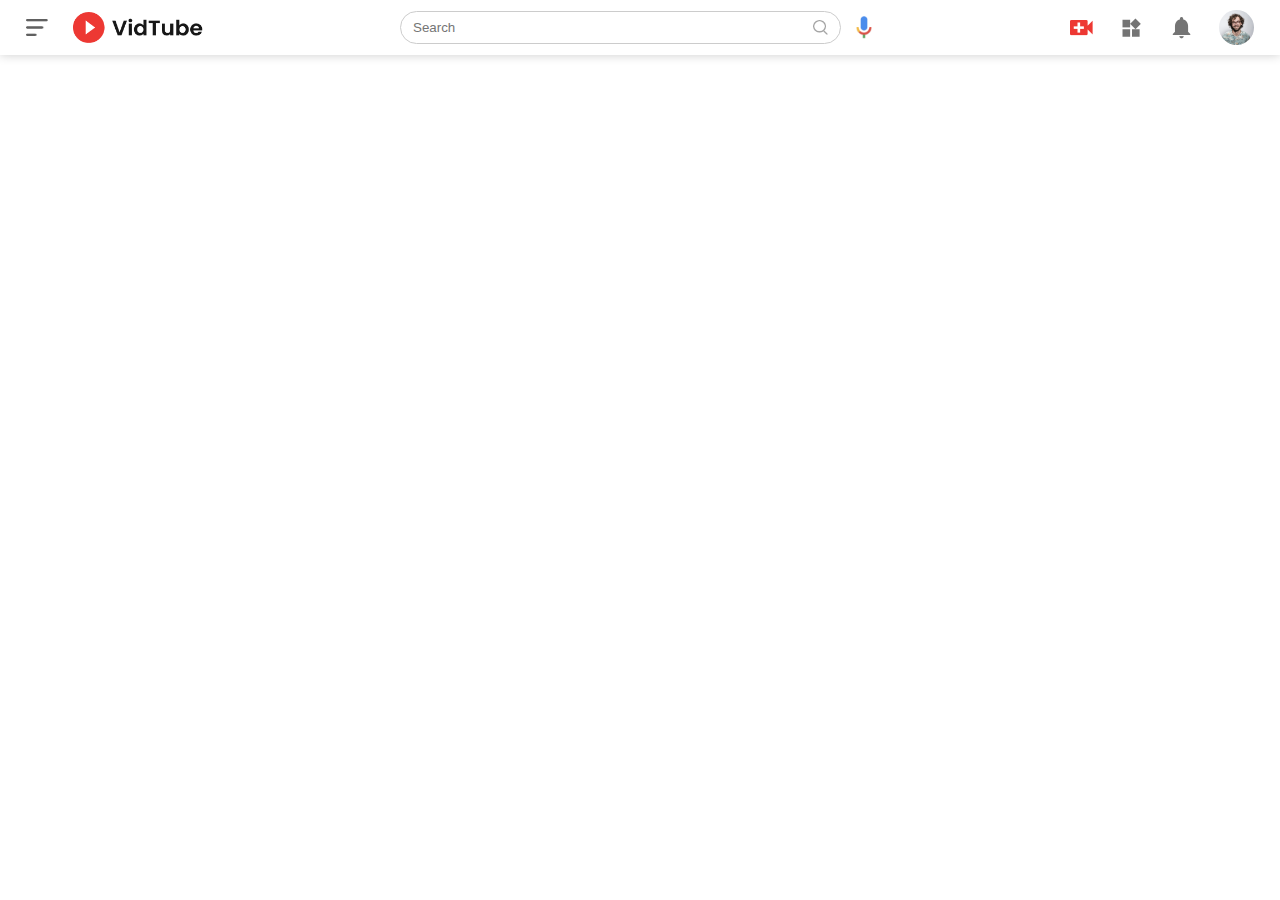
==== index.html @ de494f53 "navbar created" ====
<!DOCTYPE html>
<html lang="en">
  <head>
    <meta charset="UTF-8" />
    <meta name="viewport" content="width=device-width, initial-scale=1.0" />
    <title>MyTube</title>
    <link rel="stylesheet" href="./style.css" />
  </head>
  <body>
    <nav class="flex-div">
      <div class="nav-left flex-div">
        <img src="images/menu.png" alt="" class="menu-icon" />
        <img src="images/logo.png" alt="" class="logo" />
      </div>
      <div class="nav-middle flex-div">
        <div class="search-box flex-div">
          <input type="text" placeholder="Search" />
          <img src="./images/search.png" alt="" />
        </div>
        <img src="./images/voice-search.png" alt="" class="mic-icon" />
      </div>
      <div class="nav-right flex-div">
        <img src="images/upload.png" alt="" />
        <img src="images/more.png" alt="" />
        <img src="images/notification.png" alt="" />
        <img src="images/Jack.png" alt="" class="user-icon" />
      </div>
    </nav>
  </body>
</html>
---- style.css ----
* {
  margin: 0;
  padding: 0;
  font-style: "poppins", sans-serif;
  box-sizing: border-box;
}

a {
  text-decoration: none;
  color: #5a5a5a;
}

img {
  cursor: pointer;
}
.flex-div {
  display: flex;
  align-items: center;
}
nav {
  padding: 10px 2%;
  justify-content: space-between;
  box-shadow: 0 0 010px rgba(0, 0, 0, 0.2);
  color: #fff;
  position: static;
  top: 0;
  z-index: 10;
}
.nav-right img {
  width: 25px;
  margin-right: 25px;
}
.nav-right .user-icon {
  width: 35px;
  border-radius: 50%;
  margin-right: 0;
}
.nav-left .menu-icon {
  width: 22px;
  margin-right: 25px;
}
.nav-left .logo {
  width: 130px;
}
.nav-middle .mic-icon {
  width: 16px;
}
.nav-middle .search-box {
  border: 1px solid #ccc;
  margin-right: 15px;
  padding: 8px 12px;
  border-radius: 25px;
}
.nav-middle .search-box input {
  width: 400px;
  border: 0;
  outline: 0;
  background: transparent;
}
.nav-middle .search-box img{
    width: 15px;
}
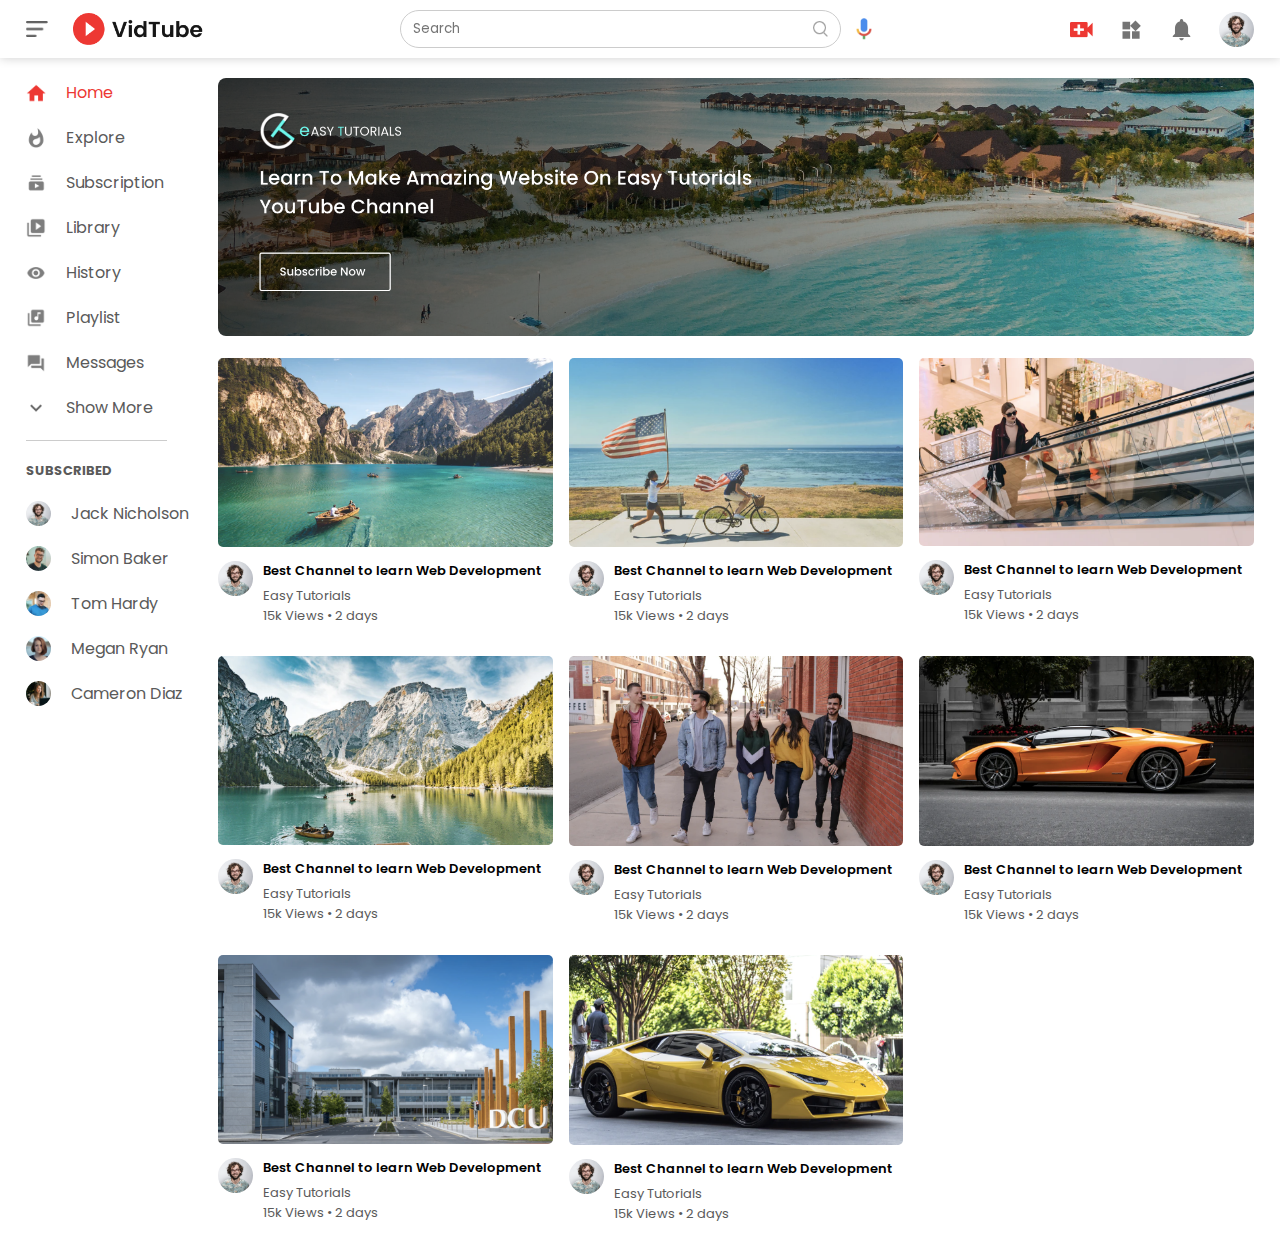
==== commit e0ccc528: "drhgd" ====
--- a/index.html
+++ b/index.html
@@ -26,5 +26,174 @@
         <img src="images/Jack.png" alt="" class="user-icon" />
       </div>
     </nav>
+
+    <!-- ---------------------------- Sidebar --------------------------- -->
+    <div class="sidebar">
+      <div class="shortcut-links">
+        <a href=""
+          ><img src="./images/home.png" alt="" />
+          <p>Home</p></a
+        >
+        <a href=""
+          ><img src="./images/explore.png" alt="" />
+          <p>Explore</p></a
+        >
+        <a href=""
+          ><img src="./images/subscriprion.png " alt="" />
+          <p>Subscription</p></a
+        >
+        <a href=""
+          ><img src="./images/library.png" alt="" />
+          <p>Library</p></a
+        >
+        <a href=""
+          ><img src="./images/history.png" alt="" />
+          <p>History</p></a
+        >
+        <a href=""
+          ><img src="./images/playlist.png" alt="" />
+          <p>Playlist</p></a
+        >
+        <a href=""
+          ><img src="./images/messages.png" alt="" />
+          <p>Messages</p></a
+        >
+        <a href=""
+          ><img src="./images/show-more.png" alt="" />
+          <p>Show More</p></a
+        >
+        <hr />
+      </div>
+      <div class="subscribed-list">
+        <h3>SUBSCRIBED</h3>
+        <a href=""
+          ><img src="./images/Jack.png" alt="" />
+          <p>Jack Nicholson</p></a
+        >
+        <a href=""
+          ><img src="./images/simon.png" alt="" />
+          <p>Simon Baker</p></a
+        >
+        <a href=""
+          ><img src="./images/tom.png" alt="" />
+          <p>Tom Hardy</p></a
+        >
+        <a href=""
+          ><img src="./images/megan.png" alt="" />
+          <p>Megan Ryan</p></a
+        >
+        <a href=""
+          ><img src="./images/cameron.png" alt="" />
+          <p>Cameron Diaz</p></a
+        >
+      </div>
+    </div>
+
+    <!-- ------------------------------ main ---------------------------- -->
+    <div class="container">
+      <div class="banner">
+        <img src="images/banner.png" alt="" />
+      </div>
+      <div class="list-container">
+        
+        <div class="vid-list">
+          <a href="./playvideo.html"><img src="images/thumbnail1.png" alt="" class="thumbnail" /></a>
+          <div class="flex-div">
+            <img src="images/Jack.png" alt="" />
+            <div class="vid-info">
+              <a href="./playvideo.html">Best Channel to learn Web Development</a>
+              <p>Easy Tutorials</p>
+              <p>15k Views &bull; 2 days</p>
+            </div>
+          </div>
+        </div>
+
+        <div class="vid-list">
+          <a href=""><img src="images/thumbnail2.png" alt="" class="thumbnail" /></a>
+          <div class="flex-div">
+            <img src="images/Jack.png" alt="" />
+            <div class="vid-info">
+              <a href="">Best Channel to learn Web Development</a>
+              <p>Easy Tutorials</p>
+              <p>15k Views &bull; 2 days</p>
+            </div>
+          </div>
+        </div>
+        
+        <div class="vid-list">
+          <a href=""><img src="images/thumbnail3.png" alt="" class="thumbnail" /></a>
+          <div class="flex-div">
+            <img src="images/Jack.png" alt="" />
+            <div class="vid-info">
+              <a href="">Best Channel to learn Web Development</a>
+              <p>Easy Tutorials</p>
+              <p>15k Views &bull; 2 days</p>
+            </div>
+          </div>
+        </div>
+        
+        <div class="vid-list">
+          <a href=""><img src="images/thumbnail4.png" alt="" class="thumbnail" /></a>
+          <div class="flex-div">
+            <img src="images/Jack.png" alt="" />
+            <div class="vid-info">
+              <a href="">Best Channel to learn Web Development</a>
+              <p>Easy Tutorials</p>
+              <p>15k Views &bull; 2 days</p>
+            </div>
+          </div>
+        </div>
+        
+        <div class="vid-list">
+          <a href=""><img src="images/thumbnail5.png" alt="" class="thumbnail" /></a>
+          <div class="flex-div">
+            <img src="images/Jack.png" alt="" />
+            <div class="vid-info">
+              <a href="">Best Channel to learn Web Development</a>
+              <p>Easy Tutorials</p>
+              <p>15k Views &bull; 2 days</p>
+            </div>
+          </div>
+        </div>
+        
+        <div class="vid-list">
+          <a href=""><img src="images/thumbnail6.png" alt="" class="thumbnail" /></a>
+          <div class="flex-div">
+            <img src="images/Jack.png" alt="" />
+            <div class="vid-info">
+              <a href="">Best Channel to learn Web Development</a>
+              <p>Easy Tutorials</p>
+              <p>15k Views &bull; 2 days</p>
+            </div>
+          </div>
+        </div>
+
+        <div class="vid-list">
+          <a href=""><img src="images/thumbnail7.png" alt="" class="thumbnail" /></a>
+          <div class="flex-div">
+            <img src="images/Jack.png" alt="" />
+            <div class="vid-info">
+              <a href="">Best Channel to learn Web Development</a>
+              <p>Easy Tutorials</p>
+              <p>15k Views &bull; 2 days</p>
+            </div>
+          </div>
+        </div>
+        
+        <div class="vid-list">
+          <a href=""><img src="images/thumbnail8.png" alt="" class="thumbnail" /></a>
+          <div class="flex-div">
+            <img src="images/Jack.png" alt="" />
+            <div class="vid-info">
+              <a href="">Best Channel to learn Web Development</a>
+              <p>Easy Tutorials</p>
+              <p>15k Views &bull; 2 days</p>
+            </div>
+          </div>
+        </div>
+      </div>
+    </div>
+
+    <script src="./script.js"></script>
   </body>
 </html>
--- a/style.css
+++ b/style.css
@@ -1,7 +1,8 @@
+@import url("https://fonts.googleapis.com/css2?family=Poppins:wght@100;200;300;400;500;600&display=swap");
 * {
   margin: 0;
   padding: 0;
-  font-style: "poppins", sans-serif;
+  font-family: "Poppins", sans-serif;
   box-sizing: border-box;
 }
 
@@ -22,7 +23,7 @@
   justify-content: space-between;
   box-shadow: 0 0 010px rgba(0, 0, 0, 0.2);
   color: #fff;
-  position: static;
+  position: sticky;
   top: 0;
   z-index: 10;
 }
@@ -57,7 +58,177 @@
   outline: 0;
   background: transparent;
 }
-.nav-middle .search-box img{
-    width: 15px;
-}
-
+.nav-middle .search-box img {
+  width: 15px;
+}
+
+/* sidebar */
+.sidebar {
+  background: #fff;
+  width: 15%;
+  height: 100vh;
+  position: fixed;
+  top: 0;
+  padding-left: 2%;
+  padding-top: 80px;
+}
+.shortcut-links a img {
+  width: 20px;
+  margin-right: 20px;
+}
+.shortcut-links a {
+  display: flex;
+  align-items: center;
+  margin-bottom: 20px;
+  width: fit-content;
+  flex-wrap: wrap;
+}
+.shortcut-links a:first-child {
+  color: #ed3833;
+}
+.sidebar hr {
+  border: 0;
+  height: 1px;
+  background: #ccc;
+  width: 85%;
+}
+.subscribed-list h3 {
+  font-size: 13px;
+  margin: 20px 0;
+  color: #5a5a5a;
+}
+.subscribed-list a {
+  display: flex;
+  align-items: center;
+  margin-bottom: 20px;
+  width: fit-content;
+  flex-wrap: wrap;
+}
+.subscribed-list a img {
+  width: 25px;
+  border-radius: 50%;
+  margin-right: 20px;
+}
+.small-sidebar {
+  width: 5%;
+}
+.small-sidebar a p {
+  display: none;
+}
+.small-sidebar h3 {
+  display: none;
+}
+.small-sidebar hr {
+  width: 50%;
+  margin-bottom: 25px;
+}
+.container {
+  background: #fff;
+  padding-left: 17%;
+  padding-right: 2%;
+  padding-top: 20px;
+  padding-bottom: 20px;
+}
+.large-container {
+  padding-left: 7%;
+}
+.banner {
+  width: 100%;
+}
+.banner img {
+  width: 100%;
+  border-radius: 8px;
+}
+.list-container {
+  display: grid;
+  grid-template-columns: repeat(auto-fit, minmax(250px, 1fr));
+  grid-column-gap: 16px;
+  grid-row-gap: 30px;
+  margin-top: 15px;
+}
+.vid-list .thumbnail {
+  width: 100%;
+  border-radius: 5px;
+}
+
+.vid-list .flex-div {
+  align-items: flex-start;
+  margin-top: 7px;
+}
+
+.vid-list .flex-div img {
+  width: 35px;
+  margin-right: 10px;
+  border-radius: 50%;
+}
+.vid-info {
+  color: #5a5a5a;
+  font-size: 13px;
+}
+.vid-info a {
+  color: #000;
+  font-weight: 600;
+  display: block;
+  margin-bottom: 5px;
+}
+
+/* ---------------------------- play video page -------------------------------- */
+
+.play-container {
+  padding-left: 2%;
+}
+.row {
+  display: flex;
+  justify-content: space-between;
+  flex-wrap: wrap;
+}
+.play-video {
+  flex-basis: 69%;
+}
+.right-sidebar {
+  flex-basis: 30%;
+}
+.play-video video {
+  width: 100%;
+}
+.side-video-list {
+  display: flex;
+  justify-content: space-between;
+  margin-bottom: 8px;
+}
+.side-video-list img {
+  width: 100%;
+}
+.side-video-list .small-thumbnail {
+  flex-basis: 49%;
+}
+.side-video-list .vid-info {
+  flex-basis: 49%;
+}
+.play-video .tags a{
+  color: #0000ff;
+  font-size: 13px;
+}
+.play-video h3{
+  font-weight: 600;
+  font-size: 22px;
+}
+.play-video .play-video-info{
+  display: flex;
+  align-items: center;
+  justify-content: space-between;
+  flex-wrap: wrap;
+  margin-top: 10px;
+  font-size: 14px;
+  color: #5a5a5a;
+}
+.play-video .play-video-info a img{
+  width: 20px;
+  margin-right: 8px;
+}
+
+.play-video .play-video-info a{
+  display: inline-flex;
+  align-items: center;
+  margin-left: 15px;
+}
